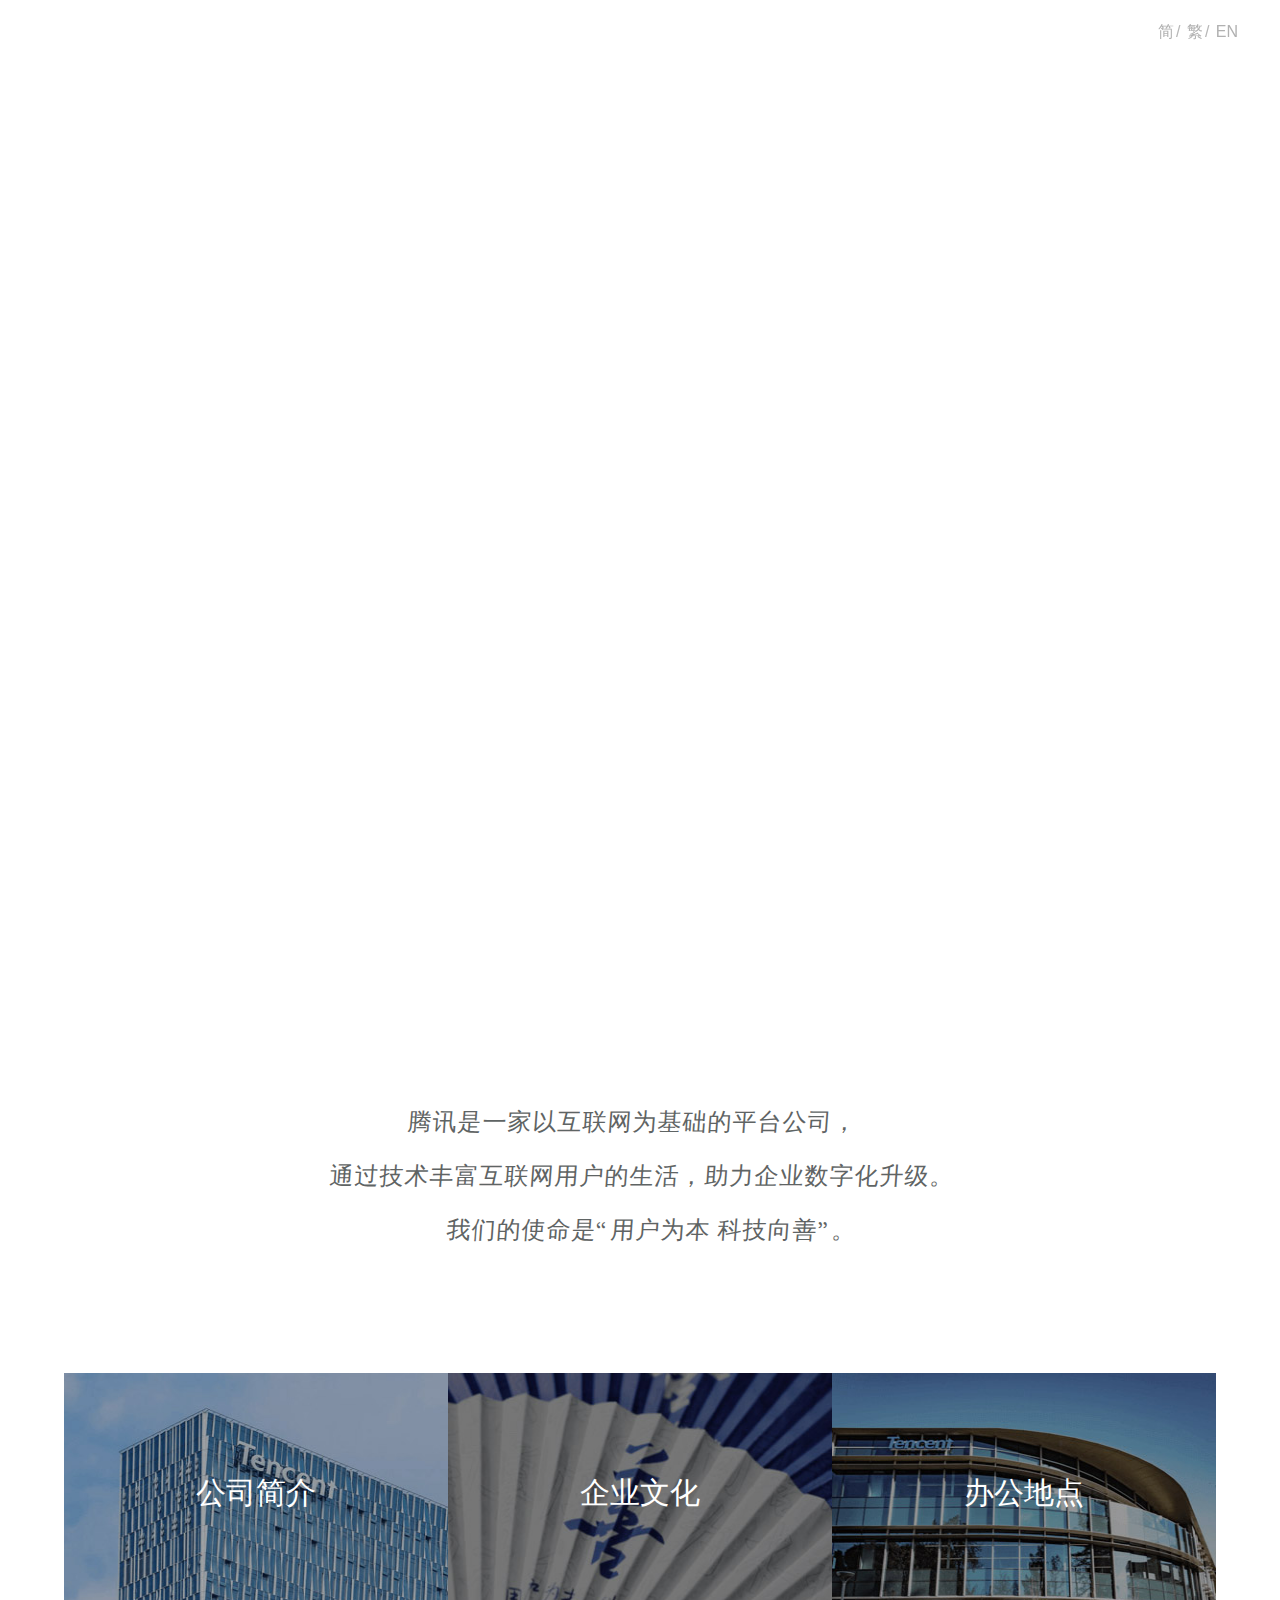
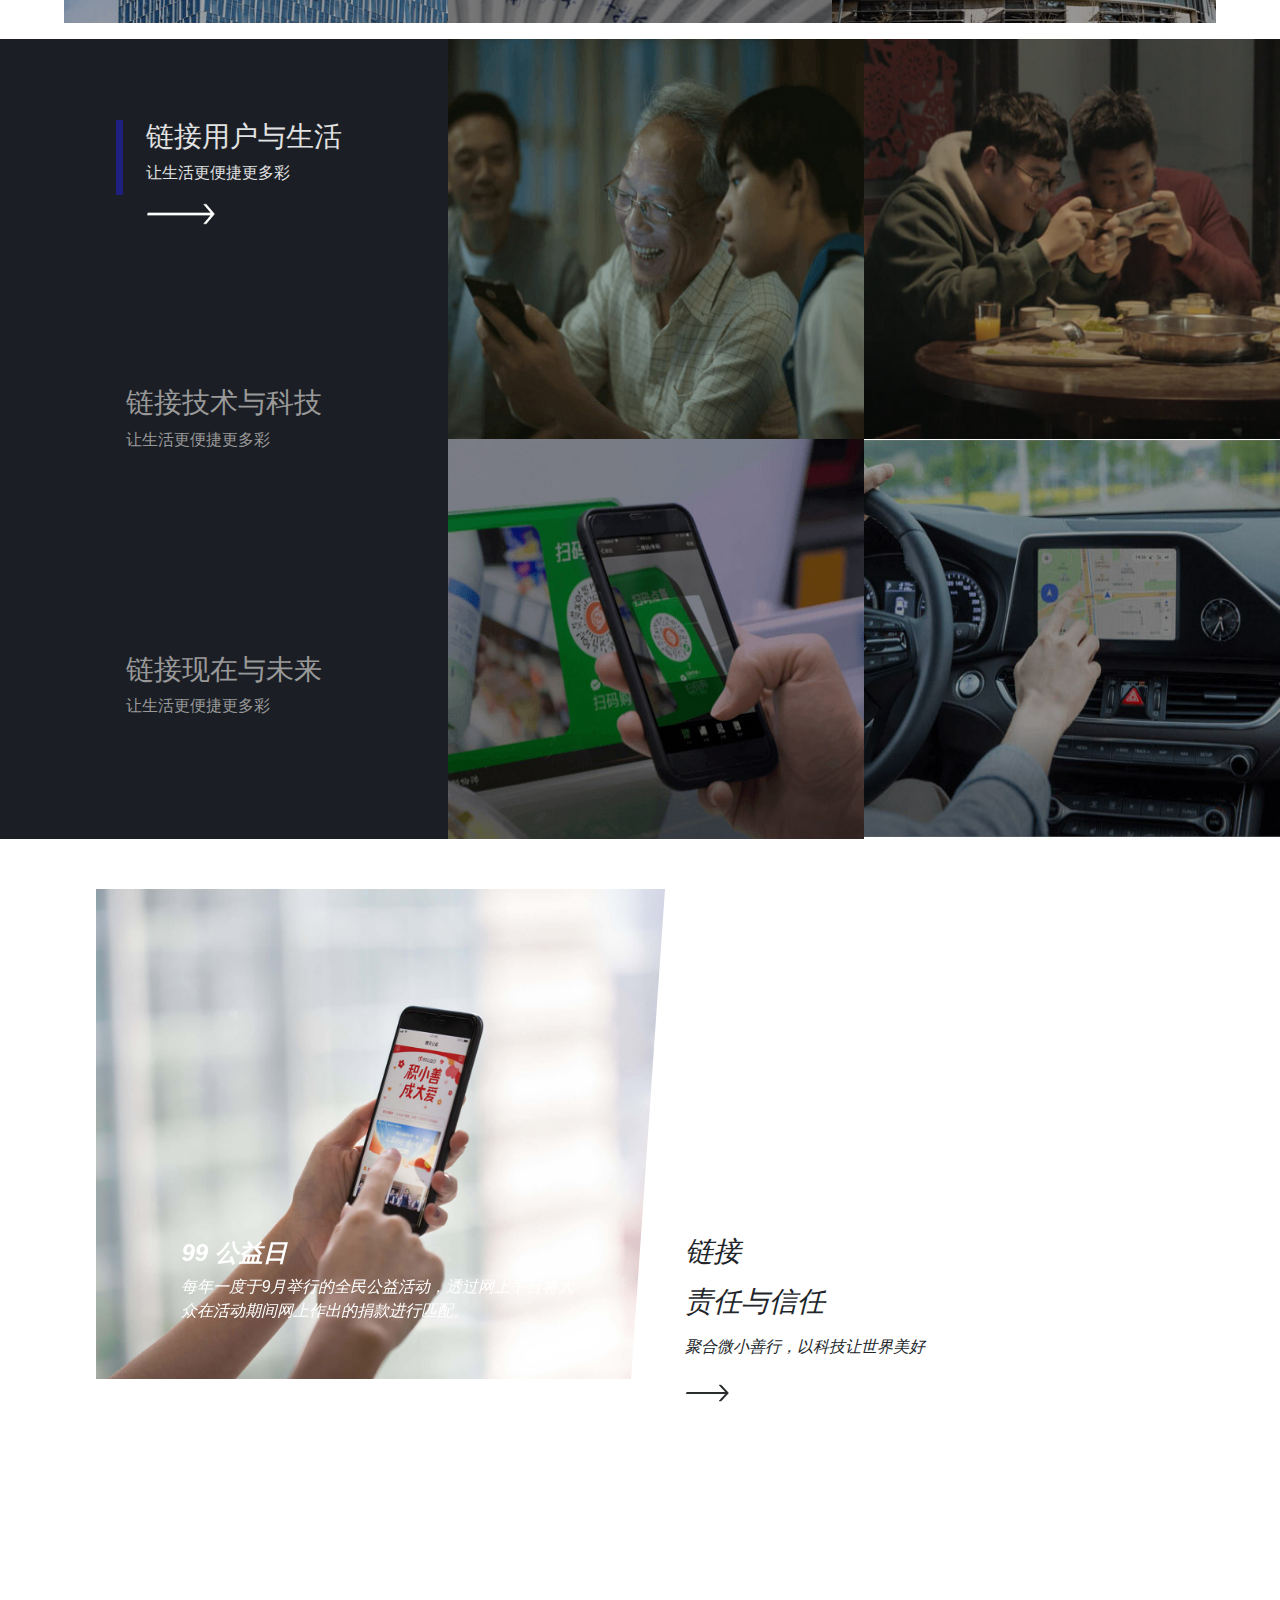
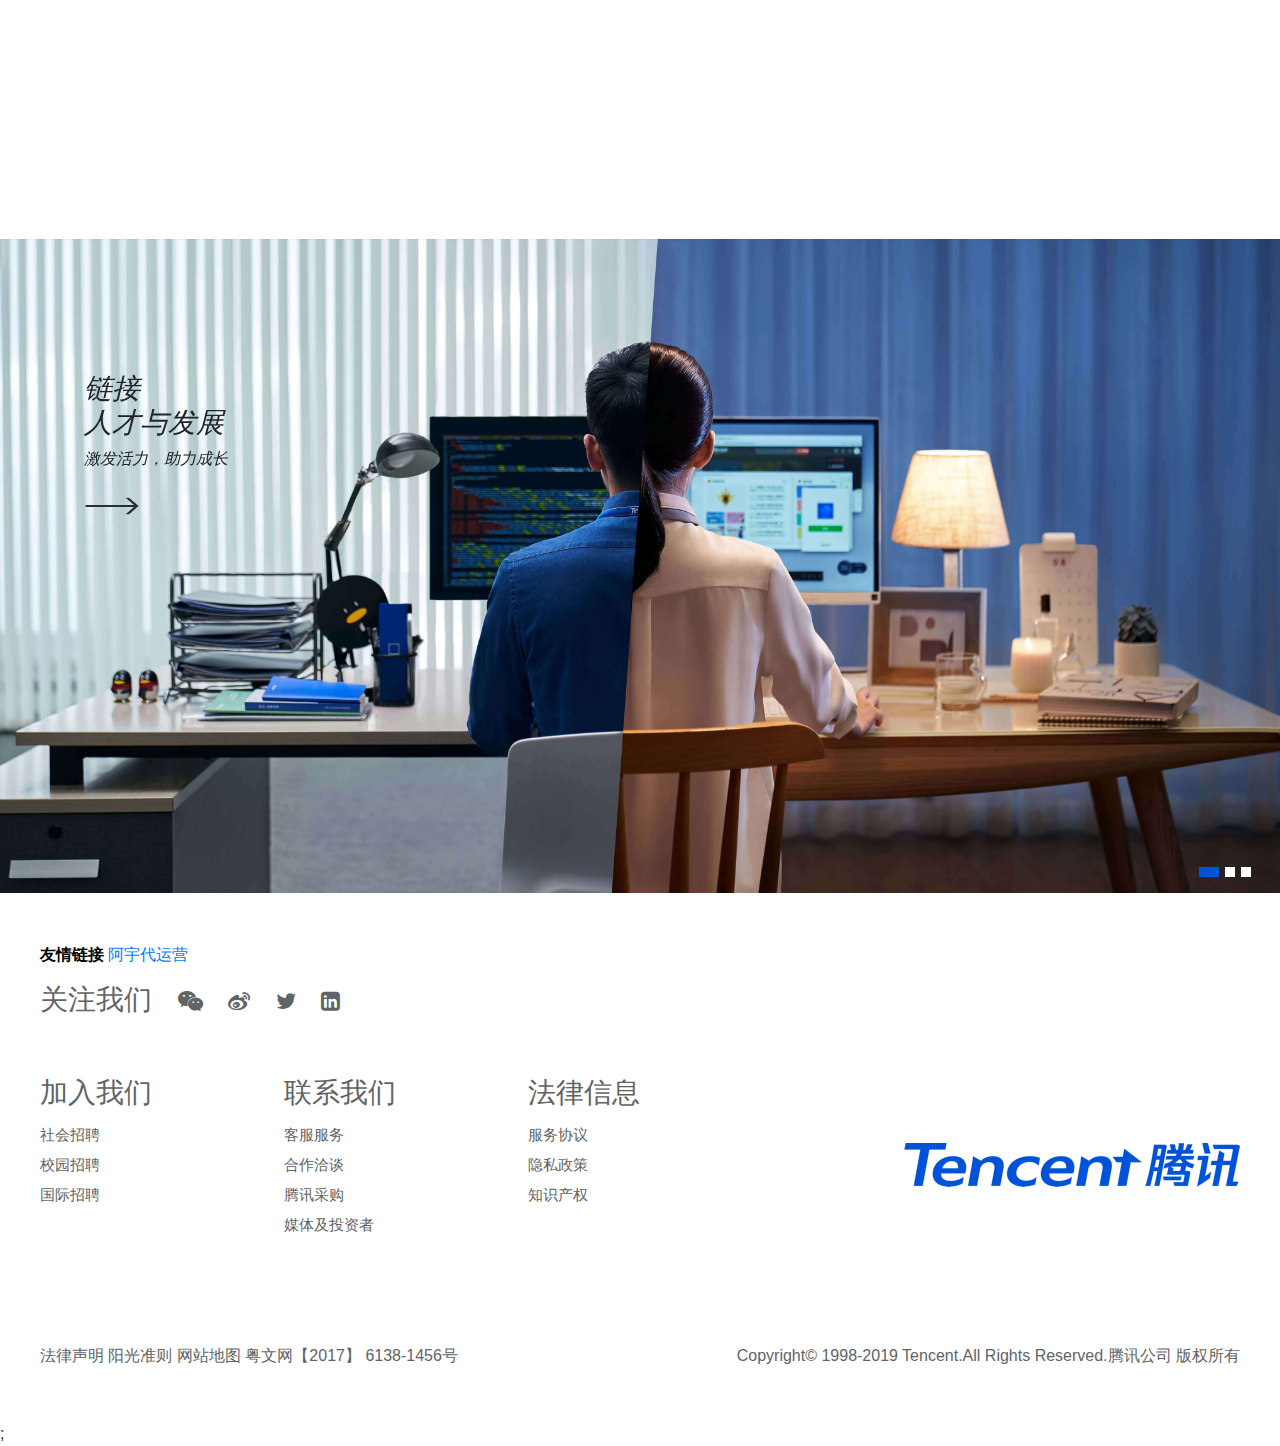
==== index.html @ bccb19d6 "提交" ====
<!DOCTYPE html>
<html lang="en">

<head>
    <meta charset="UTF-8">
    <meta name="viewport" content="width=device-width, initial-scale=1.0">
    <meta http-equiv="X-UA-Compatible" content="ie=edge">

    <!-- 链接外部该网页样式表 -->
    <link rel="stylesheet" type="text/css" href="css/index.css" />

    <!-- 链接外部bootstrap样式文件 -->
    <link rel="stylesheet" href="./css/bootstrap.css">


    <!-- 链接外部字体css样式文件 -->
    <link rel="stylesheet" type="text/css" href="./css/font-awesome.css">

    <!-- 链接icon图标 -->
    <link rel="icon" href="./img/icon.png" type="text/icon">


    <!-- 链接外部公用网站公共样式表 -->
    <link rel="stylesheet" type="text/css" href="css/common.css" />

    <title>Tencent 腾讯</title>
    <style>
        .pcie {}
        
        .pcie span {
            color: black;
            font-weight: bolder;
        }
    </style>
</head>

<body>
    <!-- 网站头部结构区域开始 -->
    <header id="header-header">
        <div class="head-centero">

            <div class="head-center" id="header-center">
                <ul>
                    <li class="header-item">
                        <a href="./about.html">简介</a >
                        <ul class="header-section">
                            <li><a href="./about.html#about-introduction">公司简介</a></li>
                    <li><a href="./about.html#about-vision">愿景及使命</a></li>
                    <li><a href="./about.html#about-course">发展历程</a></li>
                    <li><a href="./about.html#about-frame">业务结构</a></li>
                    <li><a href="./about.html#about-team">管理团队</a></li>
                    <li><a href="./about.html#about-culture">企业文化</a></li>
                    <li><a href="./about.html#about-office">办公地点</a></li>
                </ul>
                </li>
                <li class="header-item">
                    <a href="./business.html">业务</a >
                        <ul  class="header-section">
                            <li><a href="./business.html#section-user">面向用户</a></li>
                <li><a href="./business.html#section-enterprise">面向企业</a></li>
                <li><a href="./business.html#section-technology">创新科技</a></li>
                <li>
                    <a href="javascript:;"></a>
                </li>
                <li>
                    <a href="javascript:;"></a>
                </li>
                <li>
                    <a href="javascript:;"></a>
                </li>
                <li>
                    <a href="javascript:;"></a>
                </li>
                </ul>
                </li>
                <li class="header-item">
                    <a href="employee.html">员工</a >
                        <ul class="header-section">
                            <li><a href="./employee.html#employee-developing">人才发展</a></li>
                <li><a href="./employee.html#employee-img">腾讯学院</a></li>
                <li><a href="./employee.html#employee-work">工作环境</a></li>
                <li><a href="./employee.html#employee-activity">员工活动</a></li>
                <li>
                    <a href="javascript:;"></a>
                </li>
                <li>
                    <a href="javascript:;"></a>
                </li>
                <li>
                    <a href="javascript:;"></a>
                </li>
                </ul>
                </li>
                <li class="header-item">
                    <a href="javascript:;">企业责任</a >
                        <ul class="header-section">
                            <li><a href="javascript:;">践行承诺</a></li>
                <li><a href="javascript:;">支持善举</a></li>
                <li><a href="javascript:;">鼓励创新</a></li>
                <li><a href="javascript:;">企业社会责任报告</a></li>
                <li>
                    <a href="javascript:;"></a>
                </li>
                <li>
                    <a href="javascript:;"></a>
                </li>
                <li>
                    <a href="javascript:;"></a>
                </li>
                </ul>
                </li>
                <li class="header-item">
                    <a href="javascript:;">投资者</a >
                    
                        <ul class="header-section">
                            <li><a href="javascript:;">财务新闻</a></li>
                <li><a href="javascript:;">公告及财务报告</a></li>
                <li><a href="javascript:;">业绩电话会及路演</a></li>
                <li><a href="javascript:;">业务结构</a></li>
                <li><a href="javascript:;">管理团队</a></li>
                <li><a href="javascript:;">企业文化</a></li>
                <li><a href="javascript:;">办公地点</a></li>
                </ul>
                </li>
                <li class="header-item">
                    <a href="javascript:;">媒体</a >
                        <ul class="header-section">
                            <li><a href="javascript:;">公司简介</a></li>
                <li><a href="javascript:;">愿景及使命</a></li>
                <li><a href="javascript:;">发展历程</a></li>
                <li><a href="javascript:;">业务结构</a></li>
                <li><a href="javascript:;">管理团队</a></li>
                <li><a href="javascript:;">企业文化</a></li>
                <li><a href="javascript:;">办公地点</a></li>
                </ul>
                </li>
                </ul>
            </div>
            <div class="head-left">
                <a href="./index.html">
                    <h1>腾讯首页</h1>
                </a>
            </div>
            <div class="head-right">
                <a href="javascript:;">简</a>/
                <a href="javascript:;">繁</a>/
                <a href="javascript:;">EN</a>
            </div>
        </div>
    </header>
    <!-- 网站头部结构区域结束 -->

    <!--网站返回顶部开始  -->

    <a href="#banner" id="top">
        <span class=" fa fa-arrow-circle-o-up"></span>
        <p>返回顶部</p>
    </a>
    <!--网站返回顶部结束  -->


    <!-- 网站banner结构区域 -->
    <div class="banner" id="banner">
        <video autoplay loop muted preload="auto" playsinline="true" airplay="allow" src="./img/index-video.mp4"></video>
        <div class="banner-section">
            <div class="banner-center">
                <p>连接</p>
                <ul>
                    <div>
                        <li>你我</li>
                        <li>企业</li>
                        <li>科技</li>
                        <li>工艺</li>
                    </div>
                </ul>
                <p>共生未来</p>
            </div>
            <div class="banner-bottom">
                <div class="banner-bot">
                    <div></div>
                </div>
                <span>滑动</span>
            </div>
        </div>
    </div>
    <!-- 网站banner结构区域 -->


    <!-- 网站内容文字简介部分结构区域开始 -->
    <section class="briefIntroductionTEXT">
        <p>
            腾讯是一家以互联网为基础的平台公司，<br/> 通过技术丰富互联网用户的生活，助力企业数字化升级。
            <br/> 我们的使命是“用户为本 科技向善”。
        </p>
    </section>
    <!-- 网站内容文字简介部分结构区域结束 -->

    <!-- 网站内容图片简介部分结构区域开始 -->
    <section class="briefIntroductionIMG">
        <ul>
            <li>
                <a href="javascript:;">
                    <img src="./img/index_detail_1.jpg" />
                    <div>
                        <p>公司简介</p>
                    </div>
                </a>
            </li>
            <li>
                <a href="javascript:;">

                    <img src="./img/index_detail_2.jpg" />
                    <div>
                        <p>企业文化</p>
                    </div>
                </a>
            </li>
            <li>
                <a href="javascript:;">

                    <img src="./img/index_detail_3.jpg" />
                    <div>
                        <p>办公地点</p>
                    </div>
                </a>
            </li>
        </ul>
    </section>
    <!-- 网站内容图片简介部分结构区域结束 -->


    <!-- 网站切换卡部分结构开始 -->
    <section class="switchCard">
        <a class="sa" href="javascript:;">
            <div class="sdiv"></div>
            <h3 class="sh3">链接用户与生活</h3>
            <p class="sp">让生活更便捷更多彩</p>
            <img src="./img/icon-rights.png" class="simg" />
        </a>
        <ul class="sul">
            <li>
                <img width="100%" height="100%" src="./img/index_link_1_1.jpg" />
                <div>
                    <h3>通信与社交</h3>
                    <h4>连接人与人，提供功能丰富的即时通信和社交平台，让沟通更便捷。</h4>
                </div>
            </li>
            <li>
                <img width="100%" height="100%" src="./img/index_link_1_2.jpg" />
                <div>
                    <h3>数字内容</h3>
                    <h4>基于优质内容，以技术为驱动引擎，探索社交和内容融合的下一代形态。</h4>
                </div>
            </li>
            <li>
                <img width="100%" height="100%" src="./img/index_link_1_3.jpg" />
                <div>
                    <h3>金融科技服务</h3>
                    <h4>连接用户、商户和金融机构，提供安全、专业、便捷的金融产品与服务。</h4>
                </div>
            </li>
            <li>
                <img width="100%" height="100%" src="./img/index_link_1_4.jpg" />
                <div>
                    <h3>工具</h3>
                    <h4>提供多种工具性软件，帮助用户快速直接解决各项具体需求。</h4>
                </div>
            </li>
        </ul>
        <a class="sa" href="javascript:;">
            <div class="sdiv"></div>
            <h3 class="sh3">链接技术与科技</h3>
            <p class="sp">让生活更便捷更多彩</p>

            <img src="./img/icon-rights.png" class="simg" />
        </a>
        <ul class="sul">
            <li>
                <img width="100%" height="100%" src="./img/index_link_2_1.jpg" />
                <div>
                    <h3>腾讯广告营销</h3>
                    <h4>大数据营销平台，汇聚腾讯全量应用场景，提供一体化数字化营销方案。</h4>
                </div>
            </li>
            <li>
                <img width="100%" height="100%" src="./img/index_link_2_2.jpg" />
                <div>
                    <h3>腾讯云</h3>
                    <h4>提供领先的云产品与云服务，辅助企业走向数字化和全球化。</h4>
                </div>
            </li>
            <li style="width: 100%;">
                <img width="100%" height="100%" src="./img/index_link_2_3.jpg" />
                <div>
                    <h3>智慧产业</h3>
                    <h4>通过云、AI、大数据分析、安全、支付、小程序、LBS等互联网前沿技术和产品，<br />打造智慧产业方案，助力产业数字化升级。</h4>
                </div>
            </li>
        </ul>
        <a class="sa" href="javascript:;">
            <div class="sdiv"></div>
            <h3 class="sh3">链接现在与未来</h3>
            <p class="sp">让生活更便捷更多彩</p>
            <img src="./img/icon-rights.png" class="simg" />
        </a>
        <ul class="sul">
            <li>
                <img height="100%" width="100%" src="./img/index_link_3_1.jpg" />
                <div>
                    <h3>人工智能</h3>
                    <h4>连接人与人，提供功能丰富的即时通信和社交平台，让沟通更便捷。</h4>
                </div>
            </li>
            <li>
                <img height="100%" width="100%" src="./img/index_link_3_2.jpg" />
                <div>
                    <h3>物联网</h3>
                    <h4>通过腾讯云物联网，致力提供IoT全栈产品和解决方案。</h4>
                </div>
            </li>
            <li>
                <img height="100%" width="100%" src="./img/index_link_3_3.jpg" />
                <div>
                    <h3>多媒体</h3>
                    <h4>腾讯多媒体实验室专注音视频通信技术的前瞻性研究。 </h4>
                </div>
            </li>
            <li>
                <img height="100%" width="100%" src="./img/index_link_3_4.jpg" />
                <div>
                    <h3>腾讯探索</h3>
                    <h4>携手合作伙伴探索未来和相关技术，帮助解决全球在食物、能源和水源方面的挑战。</h4>
                </div>
            </li>
        </ul>
    </section>
    <!-- 网站切换卡部分结构结束 -->

    <!-- 网站第一部分轮播图区域开始 -->
    <section class="respbanner">
        <div class="respbanner-left">
            <div class="respbanner-left-banner">
                <div id="carouselExampleFade" class="carousel slide carousel-fade" data-ride="carousel">
                    <!-- <ol class="carousel-indicators">
                        <li data-target="#carouselExampleCaptions" data-slide-to="0" class="active"></li>
                        <li data-target="#carouselExampleCaptions" data-slide-to="1"></li>
                        <li data-target="#carouselExampleCaptions" data-slide-to="2"></li>
                    </ol> -->
                    <div class="carousel-inner">
                        <div class="carousel-item active">
                            <img src="./img/index_resp_bg1.jpg" class="d-block w-100" alt="...">
                            <div class="carousel-caption d-none d-md-block">
                                <h5>99 公益日</h5>
                                <p>每年一度于9月举行的全民公益活动，透过网上平台将大众在活动期间网上作出的捐款进行匹配。</p>
                            </div>
                        </div>
                        <div class="carousel-item">
                            <img src="./img/index_resp_bg2.jpg" class="d-block w-100" alt="...">
                            <div class="carousel-caption d-none d-md-block">
                                <h5>腾讯长城保护项目</h5>
                                <p>腾讯公益慈善基金会与中国文物保护基金会共同合作，吸引公众关注和参与长城保护的文化遗产类公益项目。</p>
                            </div>
                        </div>
                        <div class="carousel-item">
                            <img src="./img/index_resp_bg3.jpg" class="d-block w-100" alt="...">
                            <div class="carousel-caption d-none d-md-block">
                                <h5>腾讯乡村</h5>
                                <p>根据乡村使用场景定制微信公众号，形成由村、乡镇、区县、州市组成的公众号集群服务村民，打造手机上的“为村服务中心”。</p>
                            </div>
                        </div>
                    </div>
                    <a class="carousel-control-prev aniuleft" href="#carouselExampleFade" role="button" data-slide="prev">
                        <span class="carousel-control-prev-icon" aria-hidden="true"></span>
                        <span class="sr-only">Previous</span>
                    </a>
                    <a class="carousel-control-next aniuright" href="#carouselExampleFade" role="button" data-slide="next">
                        <span class="carousel-control-next-icon" aria-hidden="true"></span>
                        <span class="sr-only">Next</span>
                    </a>
                </div>
            </div>
            <img src="./img/i_tri.png" />
        </div>
        <div class="respbanner-right">
            <h3>链接<br/>责任与信任</h3>
            <p>聚合微小善行，以科技让世界美好</p>
        </div>
    </section>

    <!-- 网站第一部分轮播图区域结束 -->

    <!-- 网站内容第二部分轮播图开始 -->
    <section class="develop">
        <div class="developbanner">
            <div id="carouselExampleIndicators" class="carousel slide carousel-fade" data-ride="carousel">
                <ol class="carousel-indicators" id="bniu">
                    <li data-target="#carouselExampleIndicators" id="bniu-item" data-slide-to="0" class="active"></li>
                    <li data-target="#carouselExampleIndicators" id="bniu-item" data-slide-to="1"></li>
                    <li data-target="#carouselExampleIndicators" id="bniu-item" data-slide-to="2"></li>
                </ol>
                <div class="carousel-inner">
                    <div class="carousel-item active">
                        <img src="./img/index_develop_bg1.jpg" class="d-block w-100" alt="...">
                    </div>
                    <div class="carousel-item">
                        <img src="./img/index_develop_bg2.jpg" class="d-block w-100" alt="...">
                    </div>
                    <div class="carousel-item">
                        <img src="./img/index_develop_bg3.jpg" class="d-block w-100" alt="...">
                    </div>
                </div>
                <!-- <a class="carousel-control-prev" href="#carouselExampleIndicators" role="button" data-slide="prev">
                    <span class="carousel-control-prev-icon" aria-hidden="true"></span>
                    <span class="sr-only">Previous</span>
                </a>
                <a class="carousel-control-next" href="#carouselExampleIndicators" role="button" data-slide="next">
                    <span class="carousel-control-next-icon" aria-hidden="true"></span>
                    <span class="sr-only">Next</span>
                </a> -->
            </div>
        </div>
        <div class="developtext">
            <h3>链接<br />人才与发展</h3>
            <p>激发活力，助力成长</p>
        </div>
    </section>

    <!-- 网站内容第二部分轮播图结束 -->

    <!-- 网站底部结构区域开始 -->
    <footer>
        <p class="pcie">
            <span>友情链接</span>
            <a href="http://www.daaizyq.cn">阿宇代运营</a>
        </p>
        <div class="foot-top">
            <h3>关注我们</h3>
            <a href="javascript:;">
                <span class="fa fa-weixin"></span>
                <img src="./img/wechat-code.jpg" alt="">
            </a>
            <a href="javascript:;"><span class="fa fa-weibo"></span></a>
            <a href="javascript:;"><span class="fa fa-twitter"></span></a>
            <a href="javascript:;"><span class="fa fa-linkedin-square"></span></a>
        </div>
        <div class="foot-center">
            <ul>
                <li>
                    <h3>加入我们</h3>
                    <a href="javascript:;">社会招聘</a><br/>
                    <a href="javascript:;">校园招聘</a><br/>
                    <a href="javascript:;">国际招聘</a><br/>
                    <br />
                </li>
                <li>
                    <h3>联系我们</h3>
                    <a href="javascript:;">客服服务</a><br/>
                    <a href="javascript:;">合作洽谈</a><br/>
                    <a href="javascript:;">腾讯采购</a><br/>
                    <a href="javascript:;">媒体及投资者</a>
                </li>
                <li>
                    <h3>法律信息</h3>
                    <a href="javascript:;">服务协议</a><br/>
                    <a href="javascript:;">隐私政策</a><br/>
                    <a href="javascript:;">知识产权</a><br/>
                    <br />
                </li>
            </ul>
            <img height="100%" src="./img/tencent_logo.png" alt="">
        </div>
        <div class="foot-bottom">
            <p>
                <a href="javascript:;">法律声明</a>
                <a href="javascript:;">阳光准则</a>
                <a href="javascript:;">网站地图</a>
                <a href="javascript:;">粤文网【2017】 6138-1456号</a>
            </p>
            <p>Copyright&copy; 1998-2019 Tencent.All Rights Reserved.腾讯公司 版权所有</p>
        </div>
    </footer>
    <!-- 网站底部结构区域结束 -->





    <!-- 链接外部公共网页js文件-->
    <script type="text/javascript" src="js/common.js"></script>;

    <!-- 链接外部jquery js文件 -->
    <script type="text/javascript" src="./js/jquery-3.4.1.js"></script>
    <script type="text/javascript" src="./js/jquery-3.4.1.min.js"></script>

    <!-- 链接外部bootstrap js文件 -->
    <script type="text/javascript" src="./js/bootstrap.js"></script>



    <!-- 链接外部该网页js文件-->
    <script type="text/javascript" src="js/index.js"></script>

</body>

</html>
---- css/index.css ----
@charset "utf-8";
/* 网站首页banner样式区域 */
.banner{
    position: relative;
    width: 100%;
    height: 105vh; 
}
.banner video{
    position: absolute;
    left:0%;
    object-fit: fill;
    display: block;
    z-index: -10;
    top: 0;          
    width: 100%;
    height: 100%;
}
.banner .banner-section{
    width: 100%;
    height: 100%;
}
.banner .banner-section .banner-center{
    color: #ffffff;
    
    font-style: italic;
    
    position: absolute;
    letter-spacing: 15px;
    left: 30%;
    top: 40%;
    font-size: 60px;
}
/* 中间文本区域样式区域 */
.banner .banner-section .banner-center p,
.banner .banner-section .banner-center ul{
    display: inline-block;
}
.banner .banner-section .banner-center ul{
    color: #ffffff;
    margin-left:-30px;
    position: relative;
    top: 22px;
    font-style: italic;
    overflow: hidden;
    width: 155px;
    height:80px;
     
}
.banner .banner-section .banner-center ul div{
    position: relative;
    top:0;
    left: 0;
    animation-name: text;
    animation-duration: 5s;
    animation-iteration-count: infinite;
    animation-timing-function: linear;
    animation-direction: alternate;

}
@keyframes text{
    0%{
        top:0;
    }
    23%{
        top:0;
        
    }
    25%{
        top:-90px;
    }
    48%{
        top:-90px;
    }
    50%{
        top:-180px;
    }
    73%{
        top:-180px;
    }
    75%{
        top: -270px;
    }
    100%{
        top:-270px;
    }
}
.banner .banner-section .banner-center li{}
/* 下面图标区域样式区域 */
.banner .banner-bottom{
    position: absolute;
    width: 30px;
    height:57px;
    bottom:20px;
    left: 49%;
    z-index: 5;
}
.banner .banner-bottom .banner-bot{
    
    border-radius: 2px;
    width: 2px;
    height: 32px;
    margin: 0 auto;
    overflow: hidden;
}
.banner .banner-bottom .banner-bot div{
    width: 2px;
    height:32px;
    background: #ffffff;
    position: relative;
    margin-bottom:3px;
    animation-name: bot;
    animation-duration: 6s;
    animation-iteration-count: infinite;
    animation-timing-function: linear;
}
@keyframes bot{
    0%{
        top: -32px;
    }
    3%{
        top: -32px;
    }
    48%{
        top: 0;
    }
    52%{
        top: 0;
    }
    97%{
        top:32px;
    }
    100%{
        top:32px;
    }
}
.banner .banner-bottom span{
    letter-spacing:2px;
    font-size: 13px;
    color: #ffffff;
}
/* 网站文字简介区域样式 */
.briefIntroductionTEXT{
    text-align: center;
    color: #5f6464;
    font-size: 24px;
    width: 100%;
    text-align: center;
    font-style: initial;
    letter-spacing: 1px;
    overflow: hidden;
    margin: 150px 0 100px 0;
    line-height: 54px;
}
.briefIntroductionTEXT p{
    font-style: oblique;
    transform: skew(10deg);
    font-family: '温软雅黑';
}

/* 网站图片简介区域样式 */
.briefIntroductionIMG{
    padding: 0 5%;
    width: 100%;
}
.briefIntroductionIMG ul{
    display: flex;
    justify-content: space-between;
}
.briefIntroductionIMG ul li{
    display: inline-block;
    position: relative;
    left: 0;
    width: 400px;
    height:250px;
    
    overflow: hidden;
    top:0;
}
.briefIntroductionIMG ul li a{}
.briefIntroductionIMG ul li:hover img{
    transform: scale(1.2);
}
.briefIntroductionIMG ul li a img{
    transition: transform 1s;
    width: 100%;
    height: 100%;
}
.briefIntroductionIMG ul li:hover div{
    background: rgba(0, 82, 217, 0.7);
}
.briefIntroductionIMG ul li a div{
    text-align: center; 
    position: absolute;
    left:0;
    transform:background 1s;
    top: 0;
    width: 100%;
    height: 100%;
    background: rgba(0,82, 217,0.0);
}
.briefIntroductionIMG ul li a div p{
    line-height: 240px;
    color: #ffffff;
    font-size: 30px;
}
.briefIntroductionIMG ul li a:after{
    content: '';
    display: block;
    height: 2px;
    width: 0px;
    position: absolute;
    left:35%;
    top: 56%;
    z-index: 3;
    background: #ffffff;
    transition: all 1s;
    opacity: 0;
}
.briefIntroductionIMG ul li:hover a:after{
    opacity: 1;
    width: 120px;
}
/*  网站切换卡部分样式 */
/* .switchCard{
    margin: 40px 0;
    position: relative;
    width: 98vw;
    height: 100vh;
    background: #1b1f25;
    overflow: hidden;
    display: flex;
    flex-direction: column;
    justify-content: space-around;
}

.switchCard ul{
    display: flex;
    flex-wrap: wrap;
    width:64%;
    height: 100vh;
    position: absolute;
    left:30%;
    top: -50px;
}
.switchCard a h3{
    line-height: 60px;
    color: #999999;
}
.switchCard a p{
    height: 60px;
    background: none;
    line-height: 10px;
    color: #999999;
    transition: all 0.3s;
    background-size: 0% 18%;
}
.switchCard a:hover p{
    
    background: url(../img/icon-rights.png) no-repeat;
    background-size: 4% 18%;
    background-position: 10px 40px;
}
.switchCard a:hover::before{
    margin-left: 20px;
    width: 5px;
}
.switchCard a:hover{
    padding-left: 30px;
}
.switchCard a:before{
    transition: all 1s;
    content: "";
    position: absolute;
    left: -25px;
    top: 40px;
    display: block;
    width: 0px;
    height: 70px;
    background: rgba(0, 82, 217, 0.7);
}
.switchCard a{
    transition: all 1s;
    margin-top: 50px;
    width: 100vw;
    position: relative;
    transform: scale(10deg);
    font-style: italic;
    margin-left: 5%;
    height: 30%;
}
.switchCard a:last-child ul{
    top: -73.3vh;
}
.switchCard .w100{
    width: 100%;
    height: 50%;
}
.switchCard a:nth-child(2) ul{
    top: -40vh;
}
.switchCard ul li img{
    height: 100%;
}

.switchCard ul li{
    width: 50%;
    height: 50%;
    position: relative;
}

.switchCard ul li div{
    width: 100%;
    padding:  0 8%;
    position: absolute;
    left: 10px;
    bottom: -18%;
    transition: all 1s;
}
.switchCard ul li div h3{
    color: #ffffff;
    font-weight: bold ;
    width: 100%;
    font-size: 20px;
    background-size: 3% 50%;
    transition: all 1s;
    background-position: 80% 50%;
}
.switchCard ul li div h4{
    font-size: 16px;
    line-height: 25px;
    color: #bebebe;
}
.switchCard ul li:hover div{
    bottom: 3%;
}
.switchCard ul li:hover div h3{
    background: url(../img/icon-rights.png) no-repeat;
    background-size: 13% 28%;
    background-position: 90% 50%;
} */

.switchCard{
    width: 35%;
    margin-bottom: 50px;
    background: #1b1f25;
    height: 800px;
    position: relative;
    display: flex;
    flex-direction: column;
    justify-content: space-around;
    align-items: center;
}
.switchCard a{

    left: 0;
    transition: left 0.5s;
    position: relative;
    color:#999999;
}

.switchCard a div{
    width: 0;
    left:-30px;
    transition: all 0.5s;
    position: absolute;
    height: 75px;   
    background: rgb(31, 31, 128);
}
.switchCard a img{
    width: 0px;
    height: 22px;
    transition: all 0.2s;
}


.switchCard a .simgimg{
    width: 70px;
}
.switchCard .sasa{
    color: #e2e2e2;
    left: 20px;
}

.switchCard .sdivdiv{
    width: 7px;
}


.switchCard ul{
    display: none;
    overflow: hidden;
    left: 100%;
    top: 0;
    width: 185.714%;
    background: red;
    display: flex;
    flex-wrap: wrap;
    display: none;
    position: absolute;
}
.switchCard ul:first-child{
    z-index: 3;
}
.switchCard ul li{
    float: left;
    height: 400px;
    position: relative;
    width: 50%;
    box-sizing: border-box;

}
.switchCard ul li img{
    width: 100%;
    height: 100%;
}
.switchCard ul li div{
    position: absolute;
    bottom: -100px;
    box-sizing: border-box;
    padding: 0 60px;
    left: 0;
    transition: all 0.5s;
}
.switchCard ul li div h3{
    color: #cacaca;
    font-weight: bold;
    font-size: 24px;
    line-height: 40px;
}
.switchCard ul li div h4{
    color: #999898;
    font-size: 16px;
    line-height: 25px;
}
.switchCard ul li:hover div{
    /* position: absolute; */
    left: 0;
    bottom:10px;
}
.switchCard ul li{}




/* 网站首页第一部分轮播图区域 */
.respbanner{
    overflow: hidden;
    width: 85%;
    margin: 0 auto;
    height: 100vh;
    display: flex;
    
}
.respbanner-left{
    width: 55%;
    height:100%;
    position: relative;
}
.respbanner-left-banner{
    z-index: 3;
    width: 100%;
    height: 100%;
}
.respbanner-left-banner .aniuleft{
    left:62%;
    top: 70%;
    width: 100px;
    height: 50px;
}
.respbanner-left-banner .aniuright{
    left: 70%;
    top: 70%;    
    width: 100px;
    height: 50px;
}
.respbanner-left-banner .aniuleft,
.respbanner-left-banner .aniuright{
    transition: all 0.7s;
    opacity: 0;
    visibility: hidden;
}
.respbanner-left-banner:hover a{
    opacity: 1;
    visibility: visible;
}
.respbanner-left-banner h5{
    text-align: left;
    font-weight: bold;
    font-style: italic;
    font-size: 24px;
}
.respbanner-left-banner p{
    font-style: italic;
    text-align: left;
}
.respbanner-left>img{
    position: absolute;
    z-index: 50;
    right: 0;
    top: 0;
}
.respbanner-right{
    padding-left: 20px;
    width: 50%;
    height: 100%;
    display: flex;
    font-style: italic;
    transform: scale(20deg);
    justify-content: center;
    flex-direction: column;
}
 .respbanner .respbanner-right h3{
     line-height: 50px;
 }
 .respbanner .respbanner-right P{
     background: url(../img/icon_right.png) no-repeat;
     height: 100px;
     background-size: 9% 18%;
     background-position: 0 60%; 
 }
 /* 网站内容第二部分轮播图样式区域 */
.develop{
    margin: 50px 0;
    height: auto;
    position: relative;
}
.develop img{}
.develop .developtext{
    position: absolute;
    left: 5%;
    top: -15%;
    padding-left: 20px;
    width: 50%;
    height: 100%;
    display: flex;
    font-style: italic;
    transform: scale(20deg);
    justify-content: center;
    flex-direction: column;
}
.developtext{
    z-index: 2;
}
.developbanner{
    position: relative;
}
.developbanner #bniu{
    justify-content: flex-end;
    width: 83%;
}
.developbanner #bniu #bniu-item{
    width: 10px;
    opacity: 1;
    height: 10px;
    background-clip: content-box;
    border: 0;
    background: #ffffff;
}
.developbanner #bniu  .active{
    width: 20px !important;
    background: #0052d9 !important;
}
.develop .developtext h3{}
.develop .developtext p{
    background: url(../img/icon_right.png) no-repeat;
    height: 100px;
    background-size: 9% 18%;
    background-position: 0 60%; 
}
---- css/common.css ----
@charset "utf-8";
/* 通用网站基本样式 */
*{
    margin: 0;
    padding: 0;
}
ul{
    list-style: none;
}
a{
    text-decoration: none;
}
a:hover{
    text-decoration: none;
}
body{
    font-family: 'PingFangSC-Regular', 'helvetica neue', tahoma, 'PingFang SC', 'microsoft yahei', arial, 'hiragino sans gb', sans-serif;

}
html{
}
/* 网站公共头部样式区域 */
body{
    position: relative;
}
header{
    z-index: 5;
    position:fixed;
    top: 0;
    left: 0;
    width: 100%;
}
header .head-centero{
    width: 1200px;
    display: flex;
    margin: 0 auto;
    justify-content: space-between;
}
header .head-left{
    order: 0;
}
header .head-left h1{
    text-indent: -99999px;
    background: url(../img/menu_logo.png) no-repeat 0 0 ;
    width:200px; 
    display: block;
    height: 26px;
    margin-top: 10%;
    color: #ffffff;
    font-style: oblique;
    background-size: 100% 100%;
}
header .head-center{
    transition: all 0.3s;
    order: 1;
}
header .head-center>ul{
    font-size: 16px;
}
header .head-center:hover>ul>li>a{
    color: #272727;
    transition: color 0.3s;
}
header .head-center>ul>li{
    position: relative;
    display: inline-block;
}
header .head-center>ul>li>a{
    line-height: 72px;
    color: #ffffff;
    font-weight: 600;
    margin: 0 20px;
}
header .head-center:hover + .head-left  h1{
    background: url(../img/tencent_logo.png)no-repeat 0 0 ;
    background-size: 100% 100%;
    transition: all 0.3s;
}

header .head-center>ul>li>ul{
    z-index: -2;
    position: absolute;
    left: -90vw;
    padding-left: 90vw;
    top:60px;
    z-index: 5 !important;
    height: 380px;
    width: 170vw;
    display: none;
}
header .head-center>ul>li:hover>a{
    padding-bottom: 6px;
    z-index: 5;
    border-bottom: #194ac3 4px solid;
    transition: all 0.3s;
}

header .head-center li:hover>ul{
    background: #ffffff;
    background-clip: border-box;
    line-height:50px;
    transition: all 0.3s;
}
header .head-center>ul>li>ul>li{
    position: relative;
    left:-30px;
    width: 150px;
    text-align: center;
}
header .head-center>ul>li>ul>li>a{
    line-height: 40px;
    color: #686868;
}
header .head-center>ul>li>ul>li:hover>a{
    color: #252525;
}
header .head-right{
    order: 1;
    color: #b8b8b8;
    line-height: 64px;
    font-size: 16px;
}
header .head-right a{
    margin: 2px;
    color: #b1b1b1;
}
header .head-right a:hover{
    color: #ffffff;
}


/* 返回顶部样式区域 */
#top{
    display: none;
    text-align: center;
    position: fixed;
    right: 0px;
    top: 50%;
    z-index: 9999;
    width: 100px;
    height: 100px;
    color: #e4e4e4;
}
#top span{
    color: rgb(223, 223, 223);
    line-height: 40px;
    font-size: 40px;
}
/* 网站公共首页样式区域 */
footer{
    width: 1200px;
    margin: 0 auto;
}
footer .foot-top{
    
    color: #5f6464;
    font-size: 20px;
}
footer .foot-top h3{
    display: inline-block;
}
footer .foot-top a{
    position: relative;
    color: #5f6464;
    margin-left: 20px;
    font-size: 22px;
    display: inline-block;
}
footer .foot-top a:nth-child(2):hover{
    color: #1aad19;
}
footer .foot-top a:nth-child(2) img{
    position: absolute;
    display: none;
    opacity: 0;
    transition: all 0.5s;
    bottom: 30px;
    left: 0;
}
footer .foot-top a:nth-child(2):hover img{
    opacity: 1;
    z-index: 5;
    display: inline-block;
}
footer .foot-top a:nth-child(3):hover{
    color: #ea2a3f;
}
footer .foot-top a:nth-child(4):hover{
    color: #1da1f2;
}
footer .foot-top a:nth-child(5):hover{
    color: #0073b1;
}
footer .foot-center{
    margin: 50px 0;
    display: flex;
    justify-content: space-between;
}
footer .foot-center ul{
    display: flex;
    justify-content: space-between;
    width: 50%;
}
footer .foot-center li{
    color: #5f6464;
    display: inline-block;
}
footer .foot-center li h3{
    line-height: 38px;
}
footer .foot-center li a{
    color: #5f6464;
    font-size: 15px;
    line-height: 30px;
}
footer .foot-center img{
    align-self: center;
}
footer .foot-bottom{
    color: #5f6464;
    display: flex;
    font-size: 16px;
    line-height: 100px;
    justify-content: space-between;
}
footer .foot-bottom p a{
    color: #5f6464;
}
footer .foot-bottom{}
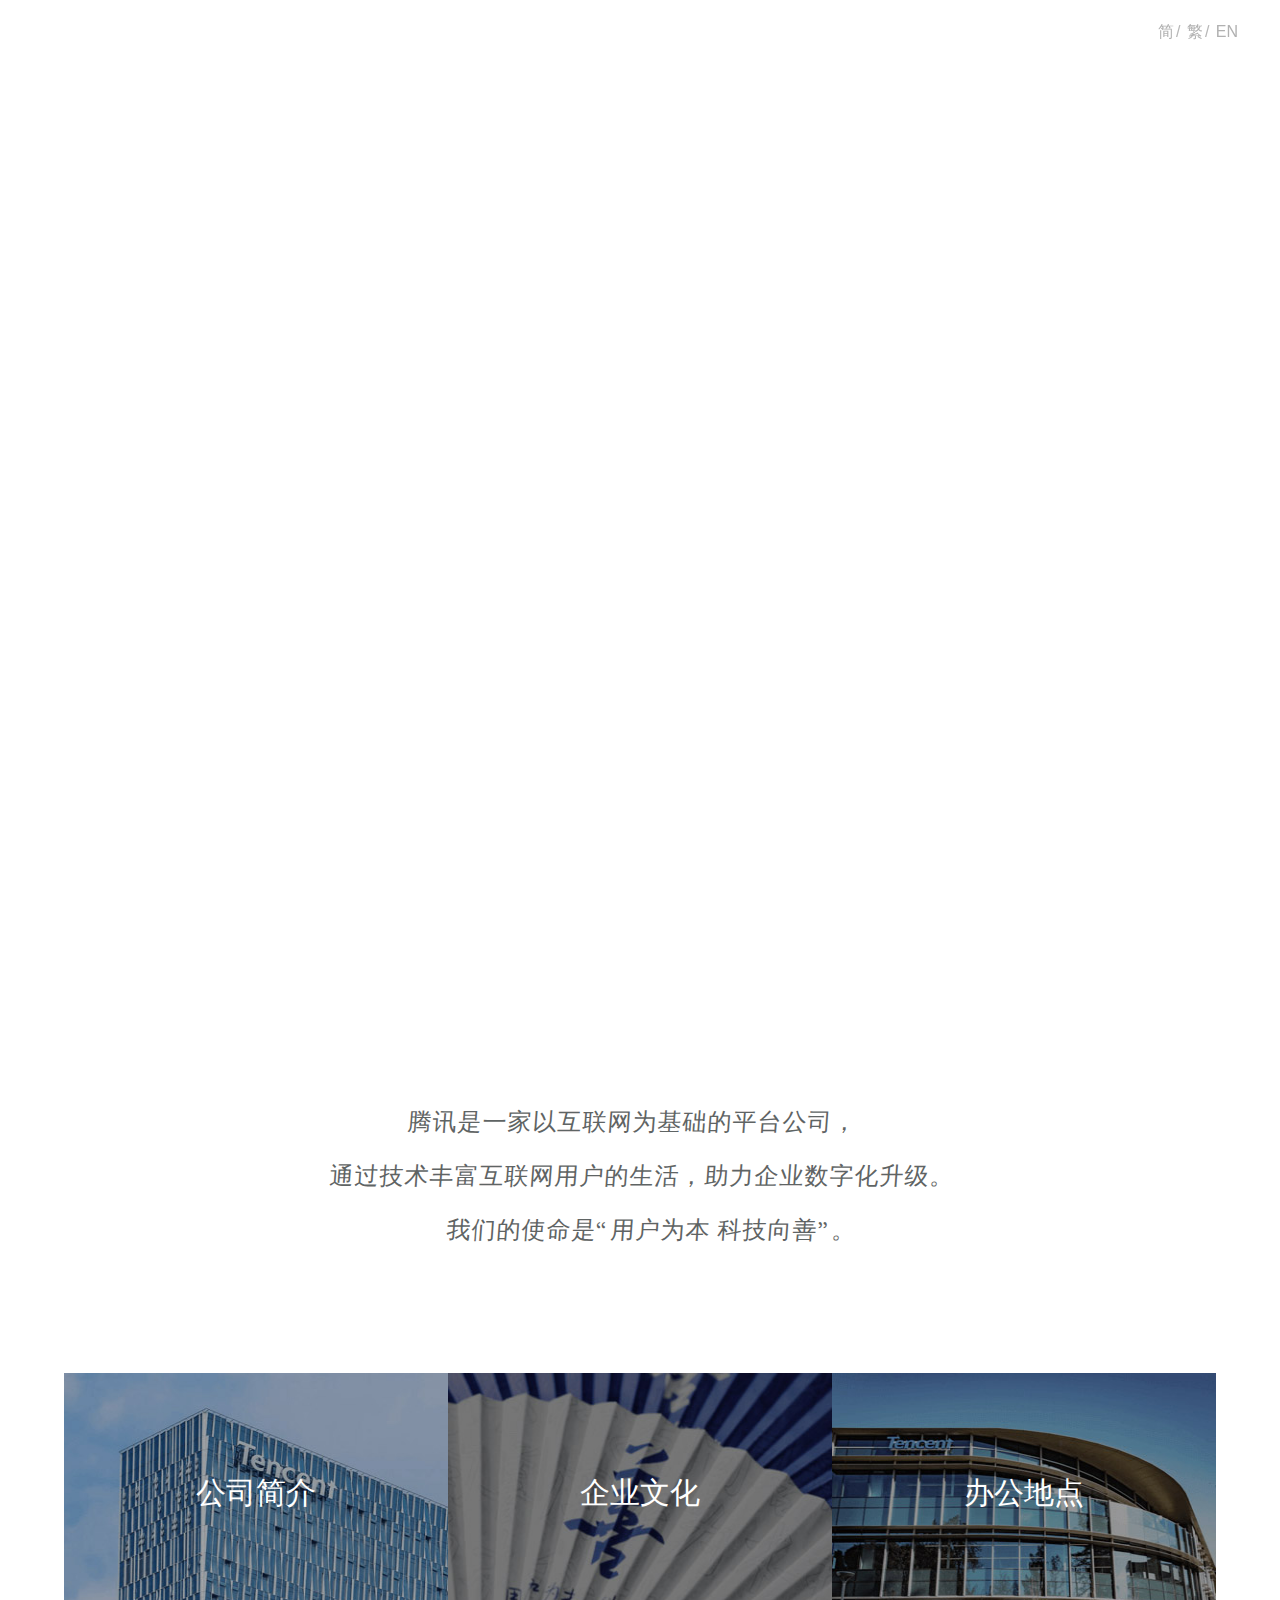
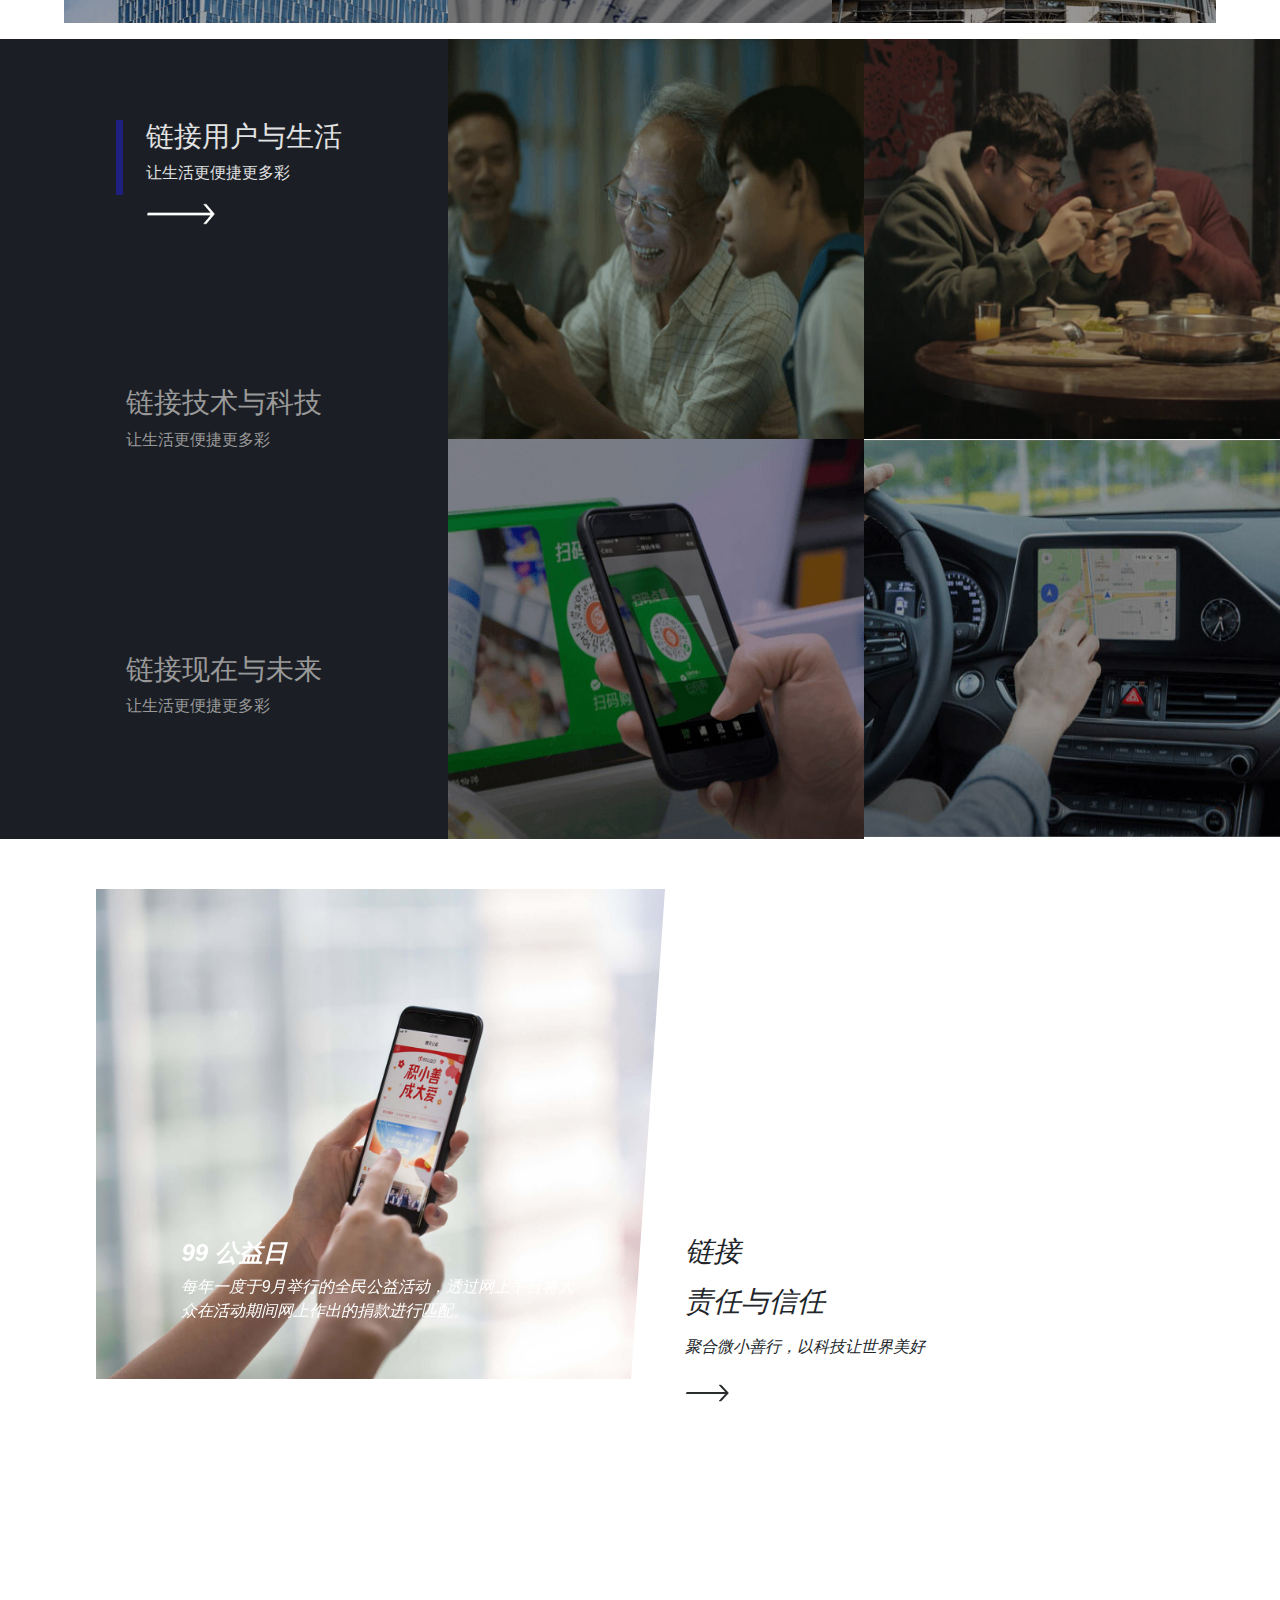
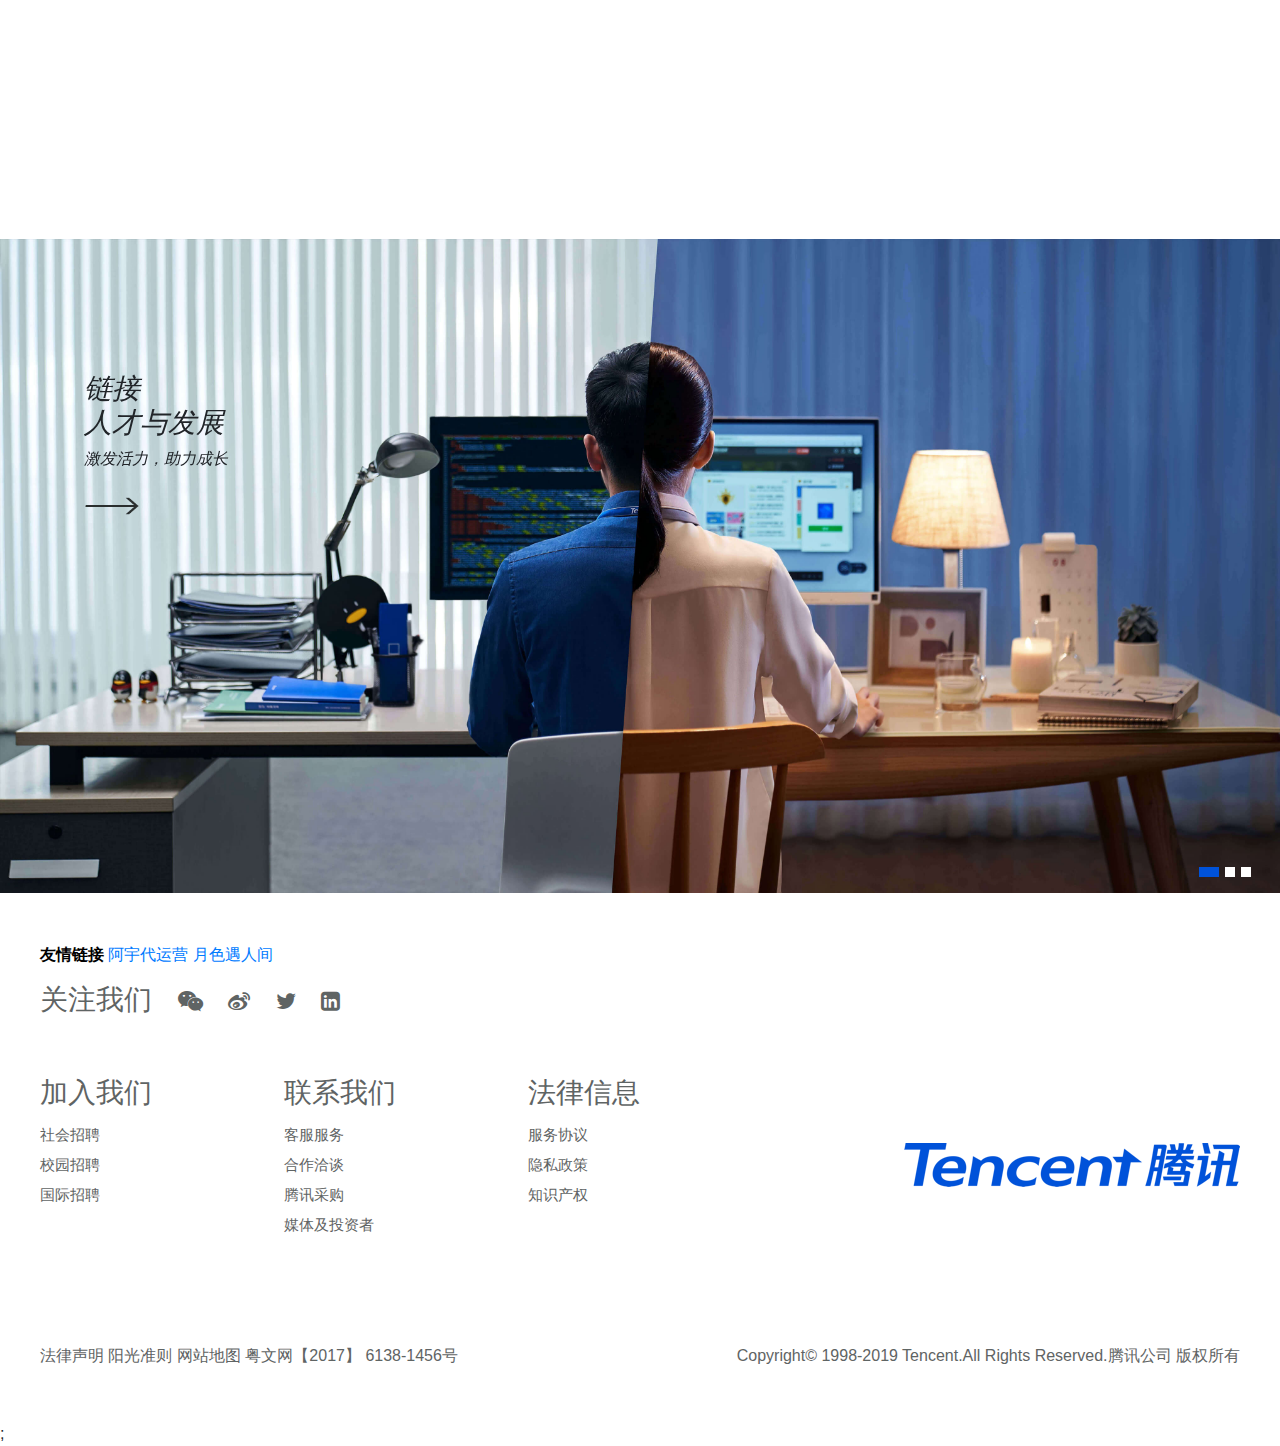
==== commit 9eac36cf: "提交" ====
--- a/index.html
+++ b/index.html
@@ -432,6 +432,7 @@
         <p class="pcie">
             <span>友情链接</span>
             <a href="http://www.daaizyq.cn">阿宇代运营</a>
+            <a href="http://www.yuaihua.cn">月色遇人间</a>
         </p>
         <div class="foot-top">
             <h3>关注我们</h3>
